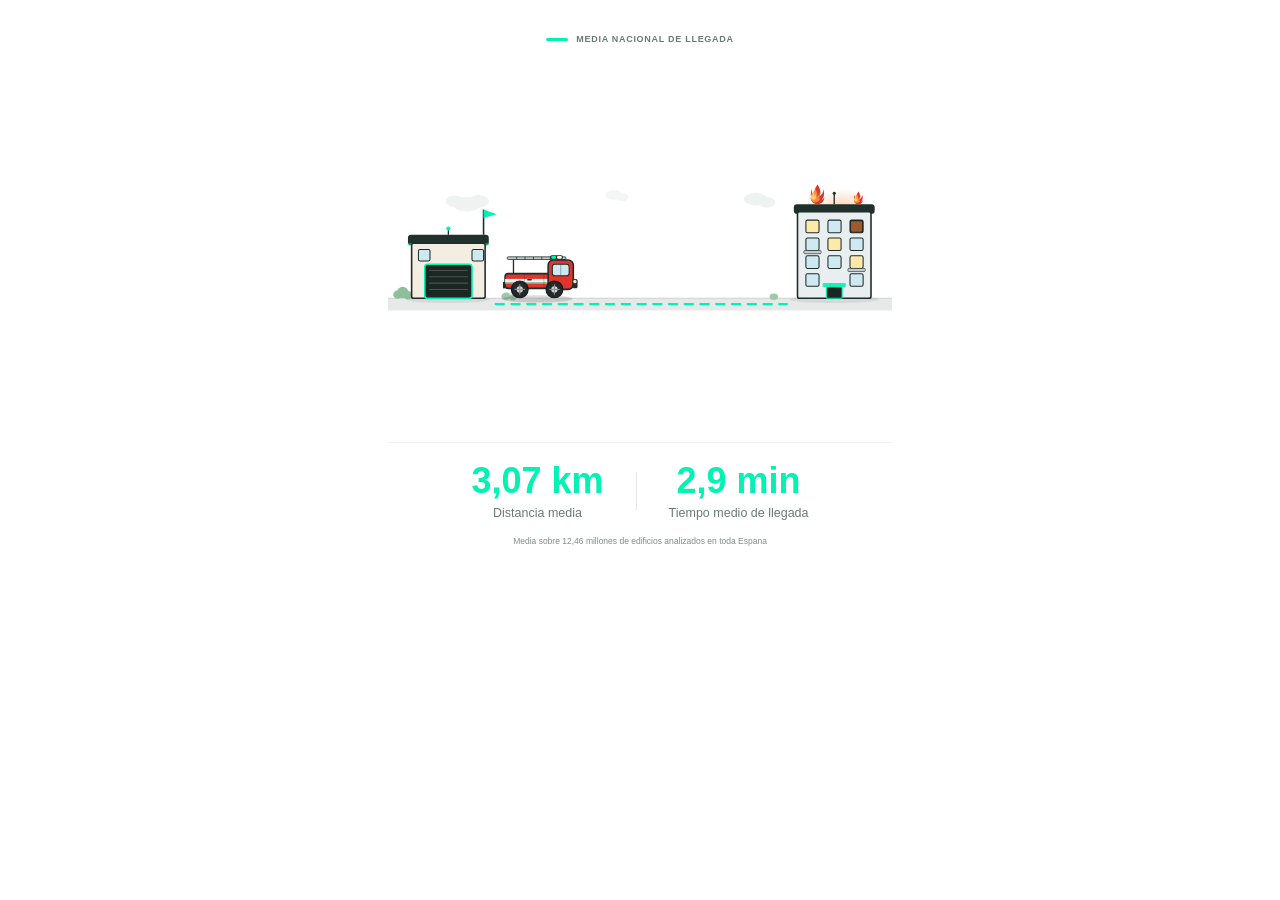
==== animaciones/01-parque-a-edificio/index.html @ c0ed61c4 "animaciones" ====
<!DOCTYPE html>
<html lang="es">
<head>
<meta charset="UTF-8" />
<meta name="viewport" content="width=device-width, initial-scale=1" />
<title>Parque a edificio — tiempo medio de llegada</title>
</head>
<body>
<div class="pb-anim">
  <div class="pb-anim__card">
    <p class="pb-anim__eyebrow"><span class="pb-anim__rule"></span>Media nacional de llegada</p>

    <div class="pb-anim__scenebox">
    <svg class="pb-anim__scene" viewBox="0 0 960 360" xmlns="http://www.w3.org/2000/svg" role="img"
         aria-label="Un camion de bomberos circula desde el parque de bomberos hasta un edificio en llamas">
      <defs>
        <radialGradient id="pbFireGlow" cx="50%" cy="50%" r="50%">
          <stop offset="0%" stop-color="#ff8a3d" stop-opacity="0.5" />
          <stop offset="100%" stop-color="#ff8a3d" stop-opacity="0" />
        </radialGradient>
      </defs>
      <g transform="translate(0,60)">

      <!-- cielo y nubes -->
      <g class="pb-sky-a">
        <ellipse cx="150" cy="46" rx="26" ry="14" fill="#eef2f1" />
        <ellipse cx="172" cy="40" rx="20" ry="12" fill="#eef2f1" />
        <ellipse cx="128" cy="40" rx="18" ry="11" fill="#eef2f1" />
      </g>
      <g class="pb-sky-b">
        <ellipse cx="700" cy="36" rx="22" ry="12" fill="#eef2f1" />
        <ellipse cx="722" cy="42" rx="16" ry="10" fill="#eef2f1" />
      </g>
      <g class="pb-sky-a">
        <ellipse cx="430" cy="28" rx="16" ry="9" fill="#f3f6f5" />
        <ellipse cx="446" cy="32" rx="12" ry="8" fill="#f3f6f5" />
      </g>

      <!-- carretera -->
      <rect x="0" y="225" width="960" height="23" fill="#e6e9e8" />
      <line x1="0" y1="225" x2="960" y2="225" stroke="#ccd2d0" stroke-width="2" />
      <line class="pb-roadline" x1="205" y1="236" x2="760" y2="236" stroke="#01f3b3" stroke-width="4"
            stroke-linecap="round" stroke-dasharray="16 14" />

      <!-- matojos -->
      <g fill="#9ccaa8">
        <ellipse cx="225" cy="221" rx="9" ry="7" />
        <ellipse cx="238" cy="223" rx="7" ry="6" />
        <ellipse cx="735" cy="222" rx="8" ry="6" />
      </g>

      <!-- parque de bomberos -->
      <g>
        <ellipse cx="115" cy="227" rx="80" ry="7" fill="#000000" opacity="0.07" />
        <g fill="#8fbf9a">
          <circle cx="28" cy="214" r="11" />
          <circle cx="18" cy="218" r="8" />
          <circle cx="38" cy="219" r="8" />
        </g>
        <rect x="38" y="104" width="154" height="20" rx="6" fill="#20302a" />
        <rect x="38" y="120" width="154" height="4" fill="#01f3b3" opacity="0.55" />
        <rect x="45" y="120" width="140" height="105" rx="4" fill="#f4ede2" stroke="#1f2d2a" stroke-width="3" />
        <rect x="58" y="132" width="22" height="22" rx="3" fill="#cfe9f2" stroke="#1f2d2a" stroke-width="2" />
        <rect x="160" y="132" width="22" height="22" rx="3" fill="#cfe9f2" stroke="#1f2d2a" stroke-width="2" />
        <rect x="70" y="160" width="90" height="65" rx="6" fill="#1c2622" stroke="#01f3b3" stroke-width="3" />
        <g stroke="#45554e" stroke-width="2">
          <line x1="78" y1="172" x2="152" y2="172" />
          <line x1="78" y1="184" x2="152" y2="184" />
          <line x1="78" y1="196" x2="152" y2="196" />
          <line x1="78" y1="208" x2="152" y2="208" />
        </g>
        <line x1="182" y1="104" x2="182" y2="56" stroke="#1f2d2a" stroke-width="3" />
        <g class="pb-flag" style="transform-box: fill-box; transform-origin: 0% 0%;">
          <path d="M182 56 L182 72 L207 65 Z" fill="#01f3b3" />
        </g>
        <line x1="115" y1="104" x2="115" y2="94" stroke="#1f2d2a" stroke-width="2.5" />
        <circle class="pb-beacon" cx="115" cy="92" r="4" fill="#01f3b3" />
      </g>

      <!-- edificio destino, en llamas -->
      <g>
        <ellipse cx="850" cy="227" rx="85" ry="7" fill="#000000" opacity="0.07" />
        <ellipse class="pb-fire-glow" cx="865" cy="62" rx="58" ry="46" fill="url(#pbFireGlow)" />
        <rect x="773" y="46" width="154" height="18" rx="6" fill="#20302a" />
        <line x1="850" y1="46" x2="850" y2="27" stroke="#1f2d2a" stroke-width="2.5" />
        <circle cx="850" cy="25" r="3" fill="#1f2d2a" />
        <rect x="780" y="60" width="140" height="165" rx="4" fill="#e9eef1" stroke="#1f2d2a" stroke-width="3" />

        <g stroke="#1f2d2a" stroke-width="2">
          <rect x="796" y="76" width="25" height="24" rx="3" fill="#ffe9a8" />
          <rect x="838" y="76" width="25" height="24" rx="3" fill="#cfe9f2" />
          <rect x="880" y="76" width="25" height="24" rx="3" fill="#2a1d1a" />

          <rect x="796" y="110" width="25" height="24" rx="3" fill="#cfe9f2" />
          <rect x="838" y="110" width="25" height="24" rx="3" fill="#ffe9a8" />
          <rect x="880" y="110" width="25" height="24" rx="3" fill="#cfe9f2" />

          <rect x="796" y="144" width="25" height="24" rx="3" fill="#cfe9f2" />
          <rect x="838" y="144" width="25" height="24" rx="3" fill="#cfe9f2" />
          <rect x="880" y="144" width="25" height="24" rx="3" fill="#ffe9a8" />

          <rect x="796" y="178" width="25" height="24" rx="3" fill="#cfe9f2" />
          <rect x="880" y="178" width="25" height="24" rx="3" fill="#cfe9f2" />
        </g>
        <rect class="pb-fire-window-glow" x="882" y="78" width="21" height="20" rx="2" fill="#ff8a3d" opacity="0.55" />

        <rect x="792" y="134" width="33" height="6" rx="2" fill="#c7cfcd" stroke="#1f2d2a" stroke-width="1.2" />
        <rect x="876" y="168" width="33" height="6" rx="2" fill="#c7cfcd" stroke="#1f2d2a" stroke-width="1.2" />

        <rect x="835" y="203" width="30" height="22" rx="2" fill="#1c2622" stroke="#01f3b3" stroke-width="2" />
        <rect x="828" y="196" width="44" height="8" rx="2" fill="#01f3b3" opacity="0.9" />

        <!-- humo -->
        <g fill="#c7cdcb">
          <ellipse class="pb-smoke pb-smoke-1" cx="892" cy="34" rx="7" ry="5" />
          <ellipse class="pb-smoke pb-smoke-2" cx="892" cy="34" rx="7" ry="5" />
          <ellipse class="pb-smoke pb-smoke-3" cx="892" cy="34" rx="7" ry="5" />
        </g>

        <!-- llama grande en el tejado -->
        <g transform="translate(818,46) scale(1.3)">
          <g class="pb-fire pb-fire-a" style="transform-box: fill-box; transform-origin: 50% 100%;">
            <path transform="translate(-10,-31)" fill="#d33b2c" d="M10 2 C14 8 16 14 13 19 C17 17 19 13 18 9 C21 14 20 21 16 25 C18 24 20 21 20 21 C20 27 15 31 10 31 C5 31 0 27 0 21 C0 21 2 24 4 25 C0 21 -1 14 2 9 C1 13 3 17 7 19 C4 14 6 8 10 2 Z" />
            <path transform="translate(-10,-24) scale(0.68)" fill="#ff8a3d" d="M10 2 C14 8 16 14 13 19 C17 17 19 13 18 9 C21 14 20 21 16 25 C18 24 20 21 20 21 C20 27 15 31 10 31 C5 31 0 27 0 21 C0 21 2 24 4 25 C0 21 -1 14 2 9 C1 13 3 17 7 19 C4 14 6 8 10 2 Z" />
            <path transform="translate(-10,-19) scale(0.4)" fill="#ffd166" d="M10 2 C14 8 16 14 13 19 C17 17 19 13 18 9 C21 14 20 21 16 25 C18 24 20 21 20 21 C20 27 15 31 10 31 C5 31 0 27 0 21 C0 21 2 24 4 25 C0 21 -1 14 2 9 C1 13 3 17 7 19 C4 14 6 8 10 2 Z" />
          </g>
        </g>

        <!-- llama pequena en el tejado -->
        <g transform="translate(896,46) scale(0.85)">
          <g class="pb-fire pb-fire-b" style="transform-box: fill-box; transform-origin: 50% 100%;">
            <path transform="translate(-10,-31)" fill="#d33b2c" d="M10 2 C14 8 16 14 13 19 C17 17 19 13 18 9 C21 14 20 21 16 25 C18 24 20 21 20 21 C20 27 15 31 10 31 C5 31 0 27 0 21 C0 21 2 24 4 25 C0 21 -1 14 2 9 C1 13 3 17 7 19 C4 14 6 8 10 2 Z" />
            <path transform="translate(-10,-24) scale(0.68)" fill="#ff8a3d" d="M10 2 C14 8 16 14 13 19 C17 17 19 13 18 9 C21 14 20 21 16 25 C18 24 20 21 20 21 C20 27 15 31 10 31 C5 31 0 27 0 21 C0 21 2 24 4 25 C0 21 -1 14 2 9 C1 13 3 17 7 19 C4 14 6 8 10 2 Z" />
            <path transform="translate(-10,-19) scale(0.4)" fill="#ffd166" d="M10 2 C14 8 16 14 13 19 C17 17 19 13 18 9 C21 14 20 21 16 25 C18 24 20 21 20 21 C20 27 15 31 10 31 C5 31 0 27 0 21 C0 21 2 24 4 25 C0 21 -1 14 2 9 C1 13 3 17 7 19 C4 14 6 8 10 2 Z" />
          </g>
        </g>

      </g>

      <!-- camion -->
      <g transform="translate(205,138)">
        <g class="pb-truck-drive">
          <ellipse class="pb-truck-shadow" cx="79" cy="88" rx="68" ry="7" fill="#000000" opacity="0.14" />
          <g class="pb-truck-bounce">
            <rect x="22" y="8" width="112" height="5" rx="2" fill="#c7cfcd" stroke="#1f2d2a" stroke-width="1.5" />
            <g stroke="#1f2d2a" stroke-width="1.5">
              <line x1="40" y1="8" x2="40" y2="13" />
              <line x1="56" y1="8" x2="56" y2="13" />
              <line x1="72" y1="8" x2="72" y2="13" />
              <line x1="88" y1="8" x2="88" y2="13" />
              <line x1="104" y1="8" x2="104" y2="13" />
            </g>
            <line x1="34" y1="13" x2="34" y2="40" stroke="#1f2d2a" stroke-width="2.5" />
            <line x1="120" y1="13" x2="120" y2="40" stroke="#1f2d2a" stroke-width="2.5" />

            <rect x="14" y="56" width="4" height="12" fill="#1f2d2a" />

            <rect x="18" y="40" width="122" height="28" rx="6" fill="#e2342a" stroke="#1f2d2a" stroke-width="3" />
            <rect x="18" y="50" width="122" height="7" fill="#ffffff" opacity="0.92" />
            <rect x="18" y="57" width="122" height="2.4" fill="#01f3b3" />
            <g stroke="#1f2d2a" stroke-width="1.2" opacity="0.45">
              <line x1="55" y1="40" x2="55" y2="66" />
              <line x1="92" y1="40" x2="92" y2="66" />
            </g>
            <rect x="60" y="50" width="9" height="3" rx="1.2" fill="#1f2d2a" />

            <rect x="100" y="14" width="48" height="56" rx="10" fill="#e2342a" stroke="#1f2d2a" stroke-width="3" />
            <rect x="108" y="22" width="32" height="22" rx="5" fill="#cfe9f2" stroke="#1f2d2a" stroke-width="2" />
            <line x1="124" y1="22" x2="124" y2="44" stroke="#1f2d2a" stroke-width="1.3" opacity="0.5" />

            <rect x="104" y="5" width="24" height="8" rx="3" fill="#1f2d2a" />
            <rect class="pb-light-a" x="106" y="6.5" width="9" height="5" rx="2" fill="#01f3b3" />
            <rect class="pb-light-b" x="117" y="6.5" width="9" height="5" rx="2" fill="#ffffff" />

            <rect x="146" y="50" width="10" height="18" rx="3" fill="#1f2d2a" />
            <circle cx="151" cy="55" r="4" fill="#ffe9a8" stroke="#1f2d2a" stroke-width="1.3" />

            <g class="pb-wheel">
              <circle cx="46" cy="70" r="16" fill="#23292b" stroke="#111617" stroke-width="2" />
              <circle cx="46" cy="70" r="6" fill="#cfd3d2" />
              <line x1="46" y1="60" x2="46" y2="80" stroke="#8d9391" stroke-width="2" />
              <line x1="36" y1="70" x2="56" y2="70" stroke="#8d9391" stroke-width="2" />
            </g>
            <g class="pb-wheel">
              <circle cx="112" cy="70" r="16" fill="#23292b" stroke="#111617" stroke-width="2" />
              <circle cx="112" cy="70" r="6" fill="#cfd3d2" />
              <line x1="112" y1="60" x2="112" y2="80" stroke="#8d9391" stroke-width="2" />
              <line x1="102" y1="70" x2="122" y2="70" stroke="#8d9391" stroke-width="2" />
            </g>

            <circle class="pb-puff pb-puff-1" cx="12" cy="54" r="3" fill="#c7cfcd" />
            <circle class="pb-puff pb-puff-2" cx="12" cy="54" r="3" fill="#c7cfcd" />
            <circle class="pb-puff pb-puff-3" cx="12" cy="54" r="3" fill="#c7cfcd" />
          </g>
        </g>
      </g>
      </g>
    </svg>
    </div>

    <div class="pb-anim__stats">
      <div class="pb-anim__stat">
        <span class="pb-anim__value" data-target="11.29" data-decimals="2" data-suffix=" km">0 km</span>
        <span class="pb-anim__statlabel">Distancia media</span>
      </div>
      <div class="pb-anim__divider"></div>
      <div class="pb-anim__stat">
        <span class="pb-anim__value" data-target="10.6" data-decimals="1" data-suffix=" min">0 min</span>
        <span class="pb-anim__statlabel">Tiempo medio de llegada</span>
      </div>
    </div>

    <p class="pb-anim__footnote">Media sobre 12,46 millones de edificios analizados en toda Espana</p>
  </div>
</div>

<style>
  .pb-anim {
    --pb-accent: #01f3b3;
    --pb-ink: #1f2d2a;
    --pb-muted: #6b7a75;
    box-sizing: border-box;
    max-width: 560px;
    margin: 0 auto;
    font-family: "Helvetica Neue", Helvetica, Arial, sans-serif;
  }
  .pb-anim * { box-sizing: border-box; }

  .pb-anim__card {
    position: relative;
    aspect-ratio: 1 / 1;
    display: flex;
    flex-direction: column;
    border-radius: 18px;
    padding: 26px 28px 22px;
    background: #ffffff;
    border: none;
    box-shadow: none;
    color: var(--pb-ink);
  }

  .pb-anim__eyebrow {
    margin: 0 0 14px;
    display: flex;
    align-items: center;
    justify-content: center;
    gap: 8px;
    font-size: 9px;
    font-weight: 700;
    letter-spacing: 0.08em;
    text-transform: uppercase;
    color: var(--pb-muted);
  }
  .pb-anim__rule {
    width: 22px;
    height: 3px;
    border-radius: 2px;
    background: var(--pb-accent);
    display: inline-block;
  }

  .pb-anim__scenebox {
    flex: 1 1 auto;
    min-height: 0;
    display: flex;
    align-items: flex-end;
    justify-content: center;
    width: 100%;
  }

  .pb-anim__scene {
    width: 100%;
    height: 100%;
    display: block;
    overflow: visible;
  }

  .pb-roadline {
    animation: pbDash 1s linear infinite;
  }

  .pb-beacon {
    animation: pbBlink 1s ease-in-out infinite;
  }

  .pb-flag {
    animation: pbFlag 2.2s ease-in-out infinite;
  }

  .pb-sky-a { animation: pbDriftA 16s ease-in-out infinite; }
  .pb-sky-b { animation: pbDriftB 20s ease-in-out infinite; }

  .pb-fire { animation: pbFlicker 0.55s ease-in-out infinite; }
  .pb-fire-b { animation-duration: 0.7s; animation-delay: 0.12s; }

  .pb-fire-glow { animation: pbGlow 1.8s ease-in-out infinite; }
  .pb-fire-window-glow { animation: pbGlow 1.1s ease-in-out infinite; }

  .pb-smoke { opacity: 0; }
  .pb-smoke-1 { animation: pbSmoke 3s ease-out infinite 0s; }
  .pb-smoke-2 { animation: pbSmoke 3s ease-out infinite 1s; }
  .pb-smoke-3 { animation: pbSmoke 3s ease-out infinite 2s; }

  .pb-truck-drive {
    transform-box: fill-box;
    transform-origin: 50% 50%;
    animation: pbDrive 7s cubic-bezier(0.47, 0, 0.53, 1) infinite;
  }

  .pb-truck-bounce {
    transform-box: fill-box;
    transform-origin: 50% 100%;
    animation: pbBounce 0.5s ease-in-out infinite;
  }

  .pb-wheel {
    transform-box: fill-box;
    transform-origin: 50% 50%;
    animation: pbSpin 0.5s linear infinite;
  }

  .pb-light-a { animation: pbBlink 0.4s steps(1) infinite; }
  .pb-light-b { animation: pbBlink 0.4s steps(1) infinite 0.2s; }

  .pb-puff { opacity: 0; }
  .pb-puff-1 { animation: pbPuff 1.4s ease-out infinite 0s; }
  .pb-puff-2 { animation: pbPuff 1.4s ease-out infinite 0.45s; }
  .pb-puff-3 { animation: pbPuff 1.4s ease-out infinite 0.9s; }

  .pb-anim__stats {
    display: flex;
    align-items: center;
    justify-content: center;
    gap: 32px;
    margin-top: 14px;
    padding-top: 18px;
    border-top: 1px solid #edf1f0;
  }

  .pb-anim__stat {
    display: flex;
    flex-direction: column;
    align-items: center;
    min-width: 130px;
  }

  .pb-anim__value {
    font-size: 36px;
    font-weight: 700;
    color: var(--pb-accent);
    line-height: 1.1;
    font-variant-numeric: tabular-nums;
  }

  .pb-anim__statlabel {
    margin-top: 5px;
    font-size: 12.5px;
    color: var(--pb-muted);
    text-align: center;
  }

  .pb-anim__divider {
    width: 1px;
    height: 38px;
    background: #e3e8e6;
  }

  .pb-anim__footnote {
    margin: 16px 0 0;
    font-size: 8.5px;
    color: var(--pb-muted);
    text-align: center;
    opacity: 0.85;
  }

  @keyframes pbDash {
    from { stroke-dashoffset: 0; }
    to   { stroke-dashoffset: -30; }
  }

  @keyframes pbDrive {
    0%   { transform: translateX(0px) scaleX(1); }
    46%  { transform: translateX(397px) scaleX(1); }
    50%  { transform: translateX(397px) scaleX(-1); }
    96%  { transform: translateX(0px) scaleX(-1); }
    100% { transform: translateX(0px) scaleX(1); }
  }

  @keyframes pbBounce {
    0%, 100% { transform: translateY(0) rotate(0deg); }
    50% { transform: translateY(-1.6px) rotate(-0.6deg); }
  }

  @keyframes pbSpin {
    from { transform: rotate(0deg); }
    to   { transform: rotate(360deg); }
  }

  @keyframes pbBlink {
    0%, 49% { opacity: 1; }
    50%, 100% { opacity: 0.15; }
  }

  @keyframes pbFlag {
    0%, 100% { transform: skewY(0deg) rotate(0deg); }
    50% { transform: skewY(-6deg) rotate(-3deg); }
  }

  @keyframes pbDriftA {
    0%, 100% { transform: translateX(0); }
    50% { transform: translateX(14px); }
  }
  @keyframes pbDriftB {
    0%, 100% { transform: translateX(0); }
    50% { transform: translateX(-12px); }
  }

  @keyframes pbPuff {
    0%   { opacity: 0.45; transform: translate(0, 0) scale(0.4); }
    100% { opacity: 0; transform: translate(-16px, -14px) scale(1.6); }
  }

  @keyframes pbFlicker {
    0%, 100% { transform: scaleY(1) scaleX(1) rotate(0deg); }
    50% { transform: scaleY(1.1) scaleX(0.94) rotate(-2deg); }
  }

  @keyframes pbGlow {
    0%, 100% { opacity: 0.45; }
    50% { opacity: 0.9; }
  }

  @keyframes pbSmoke {
    0%   { opacity: 0.35; transform: translate(0, 0) scale(0.6); }
    100% { opacity: 0; transform: translate(10px, -38px) scale(2.1); }
  }

  @media (prefers-reduced-motion: reduce) {
    .pb-roadline, .pb-beacon, .pb-flag, .pb-sky-a, .pb-sky-b,
    .pb-truck-drive, .pb-truck-bounce, .pb-wheel,
    .pb-light-a, .pb-light-b, .pb-puff-1, .pb-puff-2, .pb-puff-3,
    .pb-fire, .pb-fire-glow, .pb-fire-window-glow,
    .pb-smoke-1, .pb-smoke-2, .pb-smoke-3 {
      animation: none;
    }
  }

  @media (max-width: 480px) {
    .pb-anim__value { font-size: 28px; }
    .pb-anim__stats { gap: 20px; }
    .pb-anim__card { padding: 20px 16px 18px; }
  }
</style>

<script>
  (function () {
    // Debe coincidir con la duracion y los puntos de corte (%) del keyframe
    // CSS "pbDrive" que mueve al camion, para que las cifras avancen al mismo
    // ritmo exacto que el camion recorre la carretera.
    var DRIVE_DURATION_MS = 7000;
    var FORWARD_END = 0.46;
    var FLIP_OUT_END = 0.50;
    var RETURN_END = 0.96;

    var reduceMotion = window.matchMedia &&
      window.matchMedia("(prefers-reduced-motion: reduce)").matches;

    function ease(t) {
      return t * t * (3 - 2 * t);
    }

    function driveFraction(phase) {
      if (phase < FORWARD_END) return ease(phase / FORWARD_END);
      if (phase < FLIP_OUT_END) return 1;
      if (phase < RETURN_END) return ease(1 - (phase - FLIP_OUT_END) / (RETURN_END - FLIP_OUT_END));
      return 0;
    }

    function formatEs(value, decimals) {
      return value.toFixed(decimals).replace(".", ",");
    }

    var startTime = performance.now();

    var cards = document.querySelectorAll(".pb-anim__card");
    cards.forEach(function (card) {
      var values = Array.prototype.map.call(card.querySelectorAll(".pb-anim__value"), function (el) {
        return {
          el: el,
          target: parseFloat(el.getAttribute("data-target")),
          decimals: parseInt(el.getAttribute("data-decimals"), 10) || 0,
          suffix: el.getAttribute("data-suffix") || ""
        };
      });

      if (reduceMotion) {
        values.forEach(function (v) {
          v.el.textContent = formatEs(v.target, v.decimals) + v.suffix;
        });
        return;
      }

      var running = false;
      var rafId = null;

      function frame(now) {
        var elapsed = now - startTime;
        var phase = (elapsed % DRIVE_DURATION_MS) / DRIVE_DURATION_MS;
        var fraction = driveFraction(phase);
        values.forEach(function (v) {
          v.el.textContent = formatEs(v.target * fraction, v.decimals) + v.suffix;
        });
        if (running) rafId = requestAnimationFrame(frame);
      }

      function start() {
        if (running) return;
        running = true;
        rafId = requestAnimationFrame(frame);
      }
      function stop() {
        running = false;
        if (rafId) cancelAnimationFrame(rafId);
      }

      if ("IntersectionObserver" in window) {
        var observer = new IntersectionObserver(function (entries) {
          entries.forEach(function (entry) {
            if (entry.isIntersecting) start(); else stop();
          });
        }, { threshold: 0.3 });
        observer.observe(card);
      } else {
        start();
      }
    });
  })();
</script>
</body>
</html>
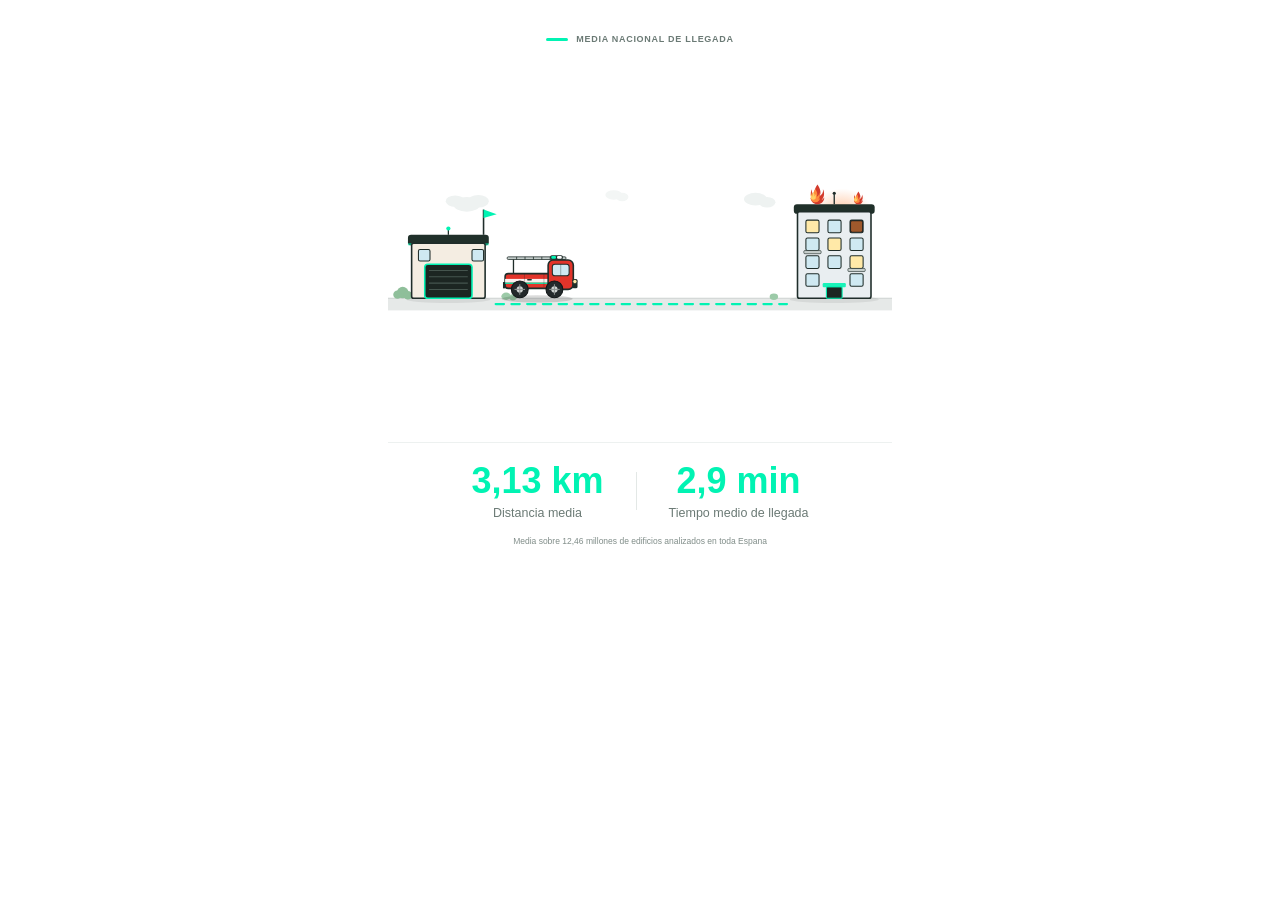
==== commit 583ecfac: "fix: resize animaciones" ====
--- a/animaciones/01-parque-a-edificio/index.html
+++ b/animaciones/01-parque-a-edificio/index.html
@@ -536,5 +536,23 @@
     });
   })();
 </script>
+<script>
+  (function () {
+    var pbSlug = "01-parque-a-edificio";
+    function reportHeight() {
+      var h = Math.ceil(document.body.getBoundingClientRect().height);
+      window.parent.postMessage({ source: "pb-anim", slug: pbSlug, height: h }, "*");
+    }
+    if (document.readyState === "complete") {
+      reportHeight();
+    } else {
+      window.addEventListener("load", reportHeight);
+    }
+    window.addEventListener("resize", reportHeight);
+    if (window.ResizeObserver) {
+      new ResizeObserver(reportHeight).observe(document.body);
+    }
+  })();
+</script>
 </body>
 </html>
